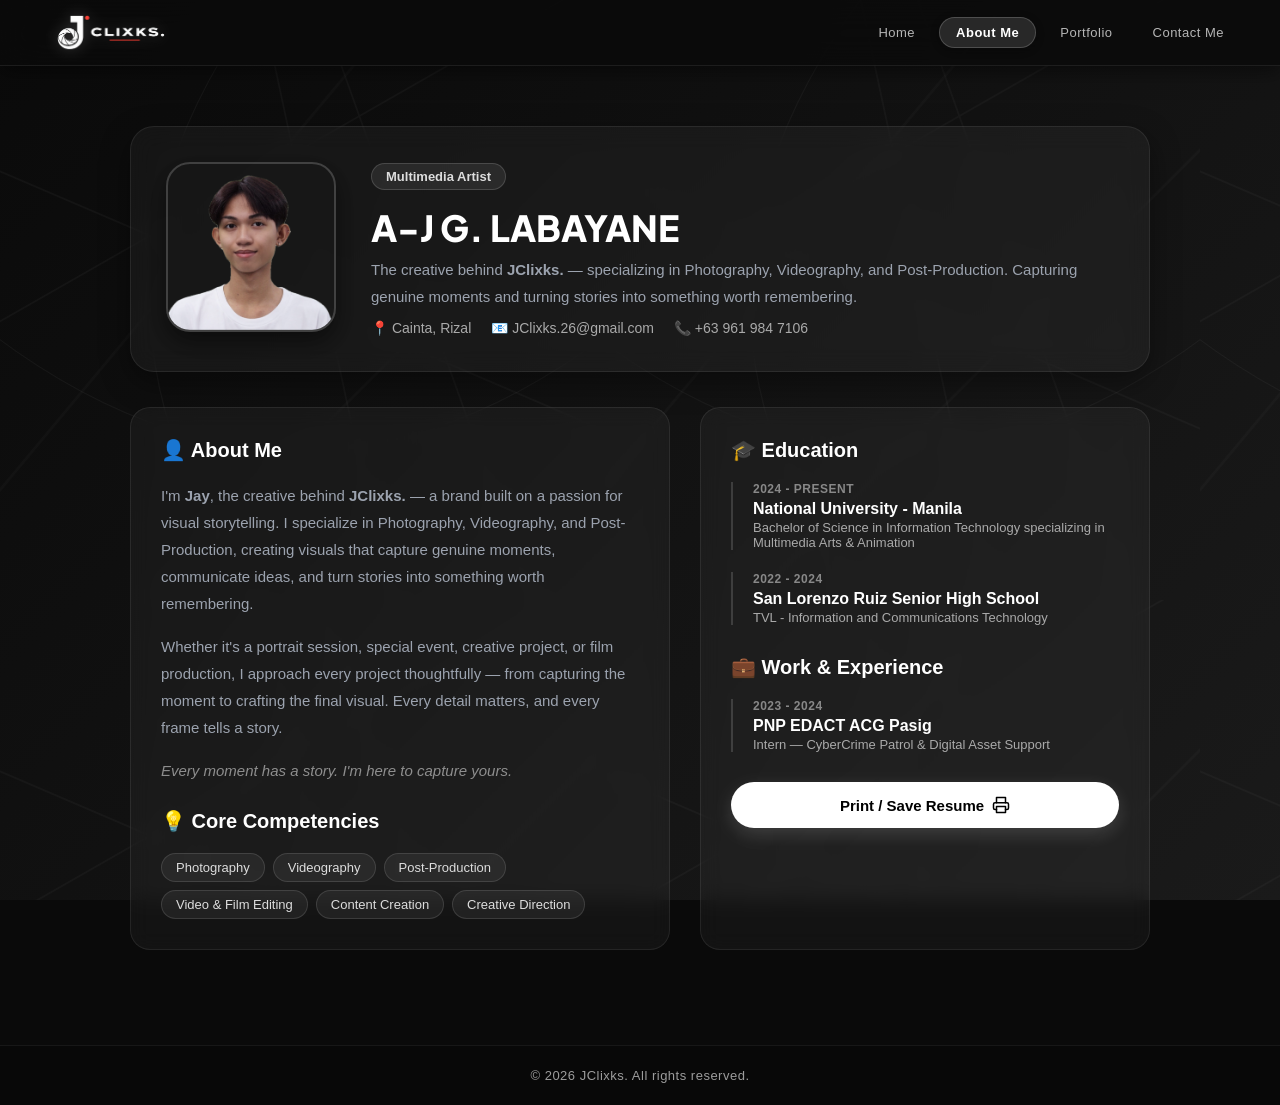
==== about.html @ 967c48f2 "feat: major portfolio update - new branding, splash screen, contact, about, nav" ====
<!DOCTYPE html>
<html lang="en">

<head>
  <meta charset="UTF-8" />
  <link rel="preconnect" href="https://fonts.googleapis.com">
  <link rel="preconnect" href="https://fonts.gstatic.com" crossorigin>
  <link
    href="https://fonts.googleapis.com/css2?family=Inter:ital,opsz,wght@0,14..32,100..900;1,14..32,100..900&family=Plus+Jakarta+Sans:wght@600;700;800&family=Outfit:wght@600;700;800&display=swap"
    rel="stylesheet">
  <meta name="viewport" content="width=device-width, initial-scale=1.0" />
  <title>About Me - JAY</title>
  <link rel="stylesheet" href="index.css">
</head>

<body>

  <!-- Navbar -->
  <nav class="navbar" id="mainNav">
    <div class="logo">
      <a href="index.html" class="logo-link">
        <img src="oLogo.png" alt="JClixks Logo" class="nav-logo-img" />
      </a>
    </div>

    <ul class="nav-links" id="nav-links">
      <li><a href="index.html">Home</a></li>
      <li><a href="about.html" class="active">About Me</a></li>
      <li><a href="portfolio.html">Portfolio</a></li>
      <li><a href="contact.html">Contact Me</a></li>
    </ul>

    <div class="hamburger" id="hamburger" aria-label="Toggle navigation">
      <span></span>
      <span></span>
      <span></span>
    </div>
  </nav>

  <!-- About / Introduction Section -->
  <section class="about-section">

    <!-- Profile Header Card -->
    <div class="about-header">
      <div class="about-avatar-wrapper">
        <img src="ID Pic.png" alt="A-J G. Labayane" class="about-avatar" />
      </div>
      <div class="about-title-box">
        <span class="about-tag">Multimedia Artist</span>
        <h1>A-J G. LABAYANE</h1>
        <p class="about-bio-p" style="margin-bottom: 8px;">
          The creative behind <strong>JClixks.</strong> — specializing in Photography, Videography, and Post-Production.
          Capturing genuine moments and turning stories into something worth remembering.
        </p>
        <div class="about-meta">
          <div class="about-meta-item">
            <span>📍 Cainta, Rizal</span>
          </div>
          <div class="about-meta-item">
            <span>📧 JClixks.26@gmail.com</span>
          </div>
          <div class="about-meta-item">
            <span>📞 +63 961 984 7106</span>
          </div>
        </div>
      </div>
    </div>

    <!-- Main Details Grid -->
    <div class="about-grid">

      <!-- Biography & Overview Card -->
      <div class="about-card">
        <h2>👤 About Me</h2>
        <p class="about-bio-p">
          I'm <strong>Jay</strong>, the creative behind <strong>JClixks.</strong> — a brand built on a passion for
          visual storytelling. I specialize in Photography, Videography, and Post-Production, creating visuals that
          capture genuine moments, communicate ideas, and turn stories into something worth remembering.
        </p>
        <p class="about-bio-p">
          Whether it's a portrait session, special event, creative project, or film production, I approach every project
          thoughtfully — from capturing the moment to crafting the final visual. Every detail matters, and every frame
          tells a story.
        </p>
        <p class="about-bio-p" style="font-style: italic; color: rgba(255,255,255,0.5); margin-top: 4px;">
          Every moment has a story. I'm here to capture yours.
        </p>

        <h2 style="margin-top: 25px;">💡 Core Competencies</h2>
        <div class="skills-tags-wrap">
          <span class="skill-tag-chip">Photography</span>
          <span class="skill-tag-chip">Videography</span>
          <span class="skill-tag-chip">Post-Production</span>
          <span class="skill-tag-chip">Video & Film Editing</span>
          <span class="skill-tag-chip">Content Creation</span>
          <span class="skill-tag-chip">Creative Direction</span>
        </div>
      </div>

      <!-- Education & Work Experience Card -->
      <div class="about-card">
        <h2>🎓 Education</h2>

        <div class="timeline-item">
          <div class="timeline-date">2024 - Present</div>
          <div class="timeline-title">National University - Manila</div>
          <div class="timeline-sub">Bachelor of Science in Information Technology specializing in Multimedia Arts &
            Animation</div>
        </div>

        <div class="timeline-item">
          <div class="timeline-date">2022 - 2024</div>
          <div class="timeline-title">San Lorenzo Ruiz Senior High School</div>
          <div class="timeline-sub">TVL - Information and Communications Technology</div>
        </div>

        <h2 style="margin-top: 30px;">💼 Work & Experience</h2>

        <div class="timeline-item">
          <div class="timeline-date">2023 - 2024</div>
          <div class="timeline-title">PNP EDACT ACG Pasig</div>
          <div class="timeline-sub">Intern — CyberCrime Patrol & Digital Asset Support</div>
        </div>

        <div style="margin-top: 30px;">
          <button class="btn btn-primary" onclick="window.print()" style="width: 100%;">
            <span>Print / Save Resume</span>
            <svg width="18" height="18" viewBox="0 0 24 24" fill="none" stroke="currentColor" stroke-width="2"
              stroke-linecap="round" stroke-linejoin="round">
              <polyline points="6 9 6 2 18 2 18 9"></polyline>
              <path d="M6 18H4a2 2 0 0 1-2-2v-5a2 2 0 0 1 2-2h16a2 2 0 0 1 2 2v5a2 2 0 0 1-2 2h-2"></path>
              <rect x="6" y="14" width="12" height="8"></rect>
            </svg>
          </button>
        </div>

      </div>

    </div>

  </section>

  <!-- Footer -->
  <footer class="footer">
    <div class="footer-container">
      <p class="footer-text">© 2026 JClixks. All rights reserved.</p>
    </div>
  </footer>

  <script>
    document.addEventListener("DOMContentLoaded", function () {
      const cards = document.querySelectorAll('.about-header, .about-card');
      cards.forEach(card => card.classList.add('reveal'));

      const observer = new IntersectionObserver((entries) => {
        entries.forEach(entry => {
          if (entry.isIntersecting) {
            entry.target.classList.add('active');
          }
        });
      }, { threshold: 0.1 });

      cards.forEach(card => observer.observe(card));

      const hamburger = document.getElementById('hamburger');
      const navLinks = document.getElementById('nav-links');

      if (hamburger && navLinks) {
        hamburger.addEventListener('click', () => {
          navLinks.classList.toggle('active');
          hamburger.classList.toggle('active');
        });

        document.querySelectorAll('.nav-links a').forEach(link => {
          link.addEventListener('click', () => {
            navLinks.classList.remove('active');
            hamburger.classList.remove('active');
          });
        });
      }
    });
  </script>
</body>

</html>
---- index.css ----
* {
  font-family: 'Segoe UI', sans-serif;
  margin: 0;
  padding: 0;
  box-sizing: border-box;
}

/* BODY */
body {
  color: #fff;
  min-height: 110vh;
  flex-direction: column;
  background-color: #0a0a0a;
  background-image:
    url("data:image/svg+xml,%3Csvg width='600' height='600' viewBox='0 0 600 600' xmlns='http://www.w3.org/2000/svg'%3E%3Cg stroke='%23ffffff' fill='none'%3E%3Cpath d='M-50,150 L650,450 M250,-50 L400,650 M-50,350 L650,-50 M550,650 L300,-50' stroke-width='1.5' stroke-opacity='0.03' /%3E%3Cpath d='M100,650 L650,100 M-50,550 L450,-50' stroke-width='2.5' stroke-opacity='0.02' /%3E%3Cpath d='M-50,300 Q300,600 650,300 M300,-50 Q0,300 300,650' stroke-width='1' stroke-opacity='0.04' /%3E%3C/g%3E%3C/svg%3E"),
    linear-gradient(135deg, #0a0a0a, #1a1a1a);
  background-attachment: fixed;
}

/* NAVBAR */
.navbar {
  position: sticky;
  top: 0;
  z-index: 1000;
  backdrop-filter: blur(16px);
  -webkit-backdrop-filter: blur(16px);
  background: rgba(10, 10, 10, 0.82);
  display: flex;
  justify-content: space-between;
  align-items: center;
  padding: 0 40px;
  height: 66px;
  border-bottom: 1px solid rgba(255, 255, 255, 0.08);
  box-shadow: 0 4px 20px rgba(0, 0, 0, 0.5);
  transition: all 0.3s ease;
}

/* Logo Block */
.logo {
  display: flex;
  align-items: center;
}

.logo-link {
  display: flex;
  align-items: center;
  gap: 10px;
  text-decoration: none;
}

.nav-logo-img {
  height: 38px;
  width: auto;
  max-width: 170px;
  object-fit: contain;
  display: block;
  flex-shrink: 0;
  transition: transform 0.3s cubic-bezier(0.34, 1.56, 0.64, 1), filter 0.3s ease;
  filter: drop-shadow(0 0 8px rgba(255, 255, 255, 0.2));
}

.logo-link:hover .nav-logo-img {
  transform: scale(1.08) rotate(-3deg);
  filter: drop-shadow(0 0 12px rgba(255, 255, 255, 0.5));
}

.nav-logo-text {
  font-family: 'Plus Jakarta Sans', 'Outfit', sans-serif;
  font-size: 16px;
  font-weight: 800;
  color: #ffffff;
  letter-spacing: 0.5px;
  transition: text-shadow 0.3s ease, opacity 0.3s ease;
}

.logo-link:hover .nav-logo-text {
  text-shadow: 0 0 12px rgba(255, 255, 255, 0.6);
}

/* Nav links list */
.nav-links {
  list-style: none;
  display: flex;
  gap: 8px;
  align-items: center;
}

.navbar a {
  color: rgba(255, 255, 255, 0.7);
  text-decoration: none;
  font-size: 13px;
  font-weight: 500;
  letter-spacing: 0.5px;
  padding: 7px 16px;
  border-radius: 20px;
  position: relative;
  transition: all 0.25s ease;
  display: inline-block;
}

.navbar a:hover {
  color: #ffffff;
  background: rgba(255, 255, 255, 0.08);
}

.navbar a.active {
  color: #ffffff;
  background: rgba(255, 255, 255, 0.12);
  border: 1px solid rgba(255, 255, 255, 0.18);
  font-weight: 600;
  box-shadow: 0 2px 10px rgba(0, 0, 0, 0.2);
}

/* Skills Section */
.skills {
  padding: 100px 60px;
  text-align: center;
  background: transparent;
  color: #fff;
}

.skills h2 {
  font-size: 32px;
  margin-bottom: 50px;
  letter-spacing: 1px;
  color: #fff;
}

/* GRID LAYOUT */
.skills-container {
  display: grid;
  grid-template-columns: repeat(auto-fit, minmax(220px, 1fr));
  gap: 25px;
  max-width: 1200px;
  margin: 0 auto;
}

/* CARD STYLE */
.skill-card {
  background: rgba(255, 255, 255, 0.04);
  padding: 28px 24px;
  border-radius: 20px;
  transition: all 0.35s cubic-bezier(0.16, 1, 0.3, 1);
  border: 1px solid rgba(255, 255, 255, 0.09);
  backdrop-filter: blur(12px);
  -webkit-backdrop-filter: blur(12px);
  box-shadow: 0 8px 24px rgba(0, 0, 0, 0.35);
  position: relative;
  overflow: hidden;
}

.skill-card:hover {
  transform: translateY(-8px) scale(1.02);
  background: rgba(255, 255, 255, 0.08);
  border-color: rgba(255, 255, 255, 0.25);
  box-shadow: 0 16px 36px rgba(0, 0, 0, 0.6), 0 0 25px rgba(255, 255, 255, 0.08);
}

/* ICON */
.skill-card img {
  margin-bottom: 18px;
  width: 60px;
  height: 60px;
  object-fit: contain;
  filter: grayscale(100%);
  transition: transform 0.4s cubic-bezier(0.34, 1.56, 0.64, 1), filter 0.4s ease;
}

.skill-card:hover img {
  filter: grayscale(0%) drop-shadow(0 0 12px rgba(255, 255, 255, 0.4));
  transform: scale(1.12) rotate(-3deg);
}

/* TITLE */
.skill-card h3 {
  font-size: 18px;
  margin-bottom: 8px;
  color: #fff;
  transition: color 0.3s ease, text-shadow 0.3s ease;
}

.skill-card:hover h3 {
  color: #ffffff;
  text-shadow: 0 0 10px rgba(255, 255, 255, 0.5);
}

/* DESCRIPTION */
.skill-card p {
  font-size: 14px;
  color: #aaa;
  line-height: 1.5;
}

/* MOBILE */
@media (max-width: 768px) {
  .skills {
    padding: 80px 20px;
  }

  .skills h2 {
    font-size: 26px;
  }
}

/* HERO SECTION */
.hero {
  flex: 1;
  display: flex;
  align-items: center;
  justify-content: center;
  padding: 30px 40px;
  gap: 50px;
  flex-wrap: wrap;
  min-height: calc(100vh - 120px);
  position: relative;
  overflow: hidden;
}

/* LANDING PAGE SPECIFIC FIX */
body.landing-page {
  height: 100vh;
  min-height: 100vh;
  overflow: hidden;
  display: flex;
  flex-direction: column;
}

body.landing-page .hero {
  flex: 1;
  min-height: 0;
  padding: 16px 40px;
}

body.landing-page .footer {
  flex-shrink: 0;
}

body.landing-page .hero-img-container {
  max-width: 400px;
}

body.landing-page .hero-img-card {
  max-width: 400px;
}

body.landing-page .hero-slideshow {
  height: 420px;
}

body.landing-page .hero-bio {
  font-size: 13.5px;
  line-height: 1.75;
  margin-bottom: 14px;
  color: rgba(255, 255, 255, 0.72);
}

body.landing-page .hero-bio:last-of-type {
  margin-bottom: 0;
}

body.landing-page .hero-bio-closing {
  font-style: italic;
  color: rgba(255, 255, 255, 0.5);
  margin-top: 4px;
}

body.landing-page h1 {
  font-size: 38px;
}

/* CONTACT PAGE SPECIFIC FIX - NO SCROLL & PINNED FOOTER */
body.contact-page {
  height: 100vh;
  min-height: 100vh;
  overflow: hidden;
  display: flex;
  flex-direction: column;
}

body.contact-page .contact {
  flex: 1;
  min-height: 0;
  padding: 20px 40px;
  display: flex;
  flex-direction: column;
  justify-content: center;
  align-items: center;
}

body.contact-page .contact h2 {
  font-size: 2rem;
  margin-bottom: 25px;
}

body.contact-page .contact-container {
  gap: 20px;
  max-width: 1100px;
}

body.contact-page .contact-item {
  padding: 24px 20px;
  min-width: 200px;
}

body.contact-page .contact-item > svg {
  margin-bottom: 12px;
  width: 34px;
  height: 34px;
}

body.contact-page .contact-item h3 {
  font-size: 1.08rem;
  margin-bottom: 6px;
}

body.contact-page .contact-item p {
  font-size: 0.9rem;
}

body.contact-page .footer {
  flex-shrink: 0;
}

@media (max-width: 850px) {
  body.contact-page {
    height: auto;
    min-height: 100vh;
    overflow-y: auto;
  }

  body.contact-page .contact {
    padding: 30px 20px;
  }
}

/* HERO IMAGE CONTAINER & CARD */
.hero-img-container {
  position: relative;
  display: flex;
  justify-content: center;
  align-items: center;
  perspective: 1000px;
  flex: 0 0 auto;
  width: 100%;
  max-width: 480px;
}

.hero-img-aura {
  position: absolute;
  width: 110%;
  height: 110%;
  background: radial-gradient(circle, rgba(255, 255, 255, 0.15) 0%, rgba(255, 255, 255, 0) 70%);
  filter: blur(40px);
  z-index: 0;
  pointer-events: none;
  animation: pulseGlow 6s ease-in-out infinite alternate;
}

@keyframes pulseGlow {
  0% {
    transform: scale(0.95);
    opacity: 0.5;
  }

  100% {
    transform: scale(1.1);
    opacity: 0.8;
  }
}

.hero-img-card {
  position: relative;
  z-index: 1;
  width: 100%;
  max-width: 480px;
  background: rgba(255, 255, 255, 0.04);
  border: 1px solid rgba(255, 255, 255, 0.12);
  border-radius: 28px;
  padding: 14px;
  backdrop-filter: blur(16px);
  box-shadow: 0 20px 50px rgba(0, 0, 0, 0.6), 0 0 20px rgba(255, 255, 255, 0.05);
  transition: transform 0.2s cubic-bezier(0.2, 0, 0.2, 1), box-shadow 0.3s ease;
  transform-style: preserve-3d;
}

.hero-img-card:hover {
  box-shadow: 0 25px 60px rgba(0, 0, 0, 0.7), 0 0 30px rgba(255, 255, 255, 0.1);
}

/* Slideshow */
.hero-slideshow {
  width: 100%;
  height: 520px;
  border-radius: 20px;
  overflow: hidden;
  position: relative;
}

.hero-slide {
  position: absolute;
  inset: 0;
  opacity: 0;
  transition: opacity 0.8s ease;
  pointer-events: none;
}

.hero-slide.active {
  opacity: 1;
  pointer-events: auto;
}

.hero-slide img {
  width: 100%;
  height: 100%;
  object-fit: cover;
  object-position: center top;
  display: block;
  filter: grayscale(100%);
  transition: filter 0.5s ease, transform 0.5s ease;
}

.hero-img-card:hover .hero-slide img {
  filter: grayscale(0%);
  transform: scale(1.03);
}

/* Dot Indicators */
.slideshow-dots {
  position: absolute;
  bottom: 22px;
  left: 50%;
  transform: translateX(-50%);
  display: flex;
  gap: 7px;
  z-index: 10;
}

.slide-dot {
  width: 7px;
  height: 7px;
  border-radius: 50%;
  background: rgba(255, 255, 255, 0.3);
  cursor: pointer;
  transition: background 0.3s ease, transform 0.3s ease;
}

.slide-dot.active {
  background: #ffffff;
  transform: scale(1.25);
}

/* Floating Glass Badges */
.floating-badge {
  position: absolute;
  z-index: 5;
  background: rgba(15, 15, 15, 0.75);
  border: 1px solid rgba(255, 255, 255, 0.15);
  backdrop-filter: blur(12px);
  padding: 8px 16px;
  border-radius: 20px;
  display: flex;
  align-items: center;
  gap: 8px;
  font-size: 13px;
  font-weight: 600;
  box-shadow: 0 10px 25px rgba(0, 0, 0, 0.4);
  transition: transform 0.3s ease;
}

.badge-top-left {
  top: 24px;
  left: 24px;
  color: #efefef;
}

.status-dot {
  width: 8px;
  height: 8px;
  background-color: #10b981;
  border-radius: 50%;
  box-shadow: 0 0 10px #10b981;
  animation: blinkDot 2s infinite;
}

@keyframes blinkDot {

  0%,
  100% {
    opacity: 1;
    transform: scale(1);
  }

  50% {
    opacity: 0.4;
    transform: scale(0.85);
  }
}

.badge-bottom-right {
  bottom: 24px;
  right: 24px;
  flex-direction: column;
  align-items: flex-start;
  gap: 2px;
  padding: 10px 18px;
  background: rgba(15, 15, 15, 0.85);
}

.badge-bottom-right .stat-number {
  font-size: 18px;
  font-weight: 800;
  color: #fff;
  line-height: 1.1;
}

.badge-bottom-right .stat-label {
  font-size: 11px;
  color: #aaa;
  font-weight: 500;
}

.hero-img-card:hover .floating-badge {
  transform: translateY(-4px);
}

/* HERO TEXT */
.hero-text {
  max-width: 580px;
  animation: fadeUp 1s ease;
}

.badge {
  display: inline-flex;
  align-items: center;
  gap: 8px;
  background: rgba(255, 255, 255, 0.08);
  color: #ddd;
  padding: 6px 14px;
  border-radius: 20px;
  font-size: 13px;
  margin-bottom: 15px;
  border: 1px solid rgba(255, 255, 255, 0.1);
  transition: 0.3s;
}

.badge:hover {
  background: rgba(255, 255, 255, 0.15);
}

.badge-icon {
  margin-right: 4px;
}

.hero-text h1 {
  font-size: 48px;
  font-weight: 800;
  letter-spacing: -0.5px;
  margin-bottom: 8px;
  color: #fff;
  font-family: 'Plus Jakarta Sans', sans-serif;
}

.highlight-name {
  background: linear-gradient(135deg, #ffffff 0%, #a1a1a1 100%);
  -webkit-background-clip: text;
  -webkit-text-fill-color: transparent;
}

.hero-role-line {
  display: flex;
  align-items: center;
  gap: 10px;
  margin-bottom: 22px;
}

.role-prefix {
  color: rgba(255, 255, 255, 0.2);
  font-family: 'Courier New', monospace;
  font-size: 15px;
  user-select: none;
}

.typed-text {
  color: #9ca3af;
  font-size: 15px;
  font-weight: 400;
  font-family: 'Inter', 'Segoe UI', sans-serif;
  letter-spacing: 0.5px;
}

.typing-cursor {
  display: inline-block;
  width: 1.5px;
  height: 14px;
  background-color: rgba(255, 255, 255, 0.35);
  margin-left: 2px;
  vertical-align: middle;
  animation: blink 0.9s infinite;
}

@keyframes blink {

  0%,
  100% {
    opacity: 1;
  }

  50% {
    opacity: 0;
  }
}

.hero-bio {
  color: #9ca3af;
  font-size: 16px;
  line-height: 1.7;
  margin-bottom: 24px;
}

/* INTERACTIVE SKILL PILLS */
.hero-pills {
  display: flex;
  flex-wrap: wrap;
  align-items: center;
  gap: 8px;
  margin-bottom: 30px;
}

.pill-label {
  font-size: 13px;
  color: #6b7280;
  font-weight: 600;
  margin-right: 4px;
}

.hero-pill {
  background: rgba(255, 255, 255, 0.06);
  border: 1px solid rgba(255, 255, 255, 0.12);
  color: #d1d5db;
  padding: 6px 14px;
  border-radius: 20px;
  font-size: 13px;
  font-weight: 500;
  cursor: pointer;
  transition: all 0.25s ease;
}

.hero-pill:hover,
.hero-pill.active {
  background: #ffffff;
  color: #000000;
  border-color: #ffffff;
  transform: translateY(-2px);
  box-shadow: 0 4px 12px rgba(255, 255, 255, 0.2);
}

/* BUTTONS GROUP */
.hero-cta {
  display: flex;
  flex-wrap: wrap;
  gap: 14px;
  margin-top: 28px;
  margin-bottom: 35px;
}

.btn {
  display: inline-flex;
  align-items: center;
  justify-content: center;
  gap: 8px;
  padding: 13px 26px;
  border-radius: 30px;
  font-size: 15px;
  font-weight: 700;
  text-decoration: none;
  transition: all 0.3s cubic-bezier(0.16, 1, 0.3, 1);
  cursor: pointer;
  border: 1px solid transparent;
}

.btn-primary {
  background: #ffffff;
  color: #000000;
  box-shadow: 0 6px 20px rgba(255, 255, 255, 0.15);
}

.btn-primary:hover {
  background: #e5e5e5;
  transform: translateY(-3px) scale(1.02);
  box-shadow: 0 10px 25px rgba(255, 255, 255, 0.3);
}

.btn-secondary {
  background: rgba(255, 255, 255, 0.08);
  color: #ffffff;
  border: 1px solid rgba(255, 255, 255, 0.18);
  backdrop-filter: blur(10px);
}

.btn-secondary:hover {
  background: rgba(255, 255, 255, 0.16);
  border-color: rgba(255, 255, 255, 0.35);
  transform: translateY(-3px);
  box-shadow: 0 8px 20px rgba(0, 0, 0, 0.4);
}

.btn-outline {
  background: transparent;
  color: #d1d5db;
  border: 1px solid rgba(255, 255, 255, 0.15);
}

.btn-outline:hover {
  color: #ffffff;
  background: rgba(255, 255, 255, 0.05);
  border-color: rgba(255, 255, 255, 0.3);
  transform: translateY(-3px);
}

/* HERO STATS BAR */
.hero-stats {
  display: flex;
  align-items: center;
  gap: 20px;
  padding-top: 20px;
  border-top: 1px solid rgba(255, 255, 255, 0.1);
}

.stat-item {
  display: flex;
  flex-direction: column;
}

.stat-value {
  font-size: 22px;
  font-weight: 800;
  color: #ffffff;
  font-family: 'Plus Jakarta Sans', sans-serif;
}

.stat-title {
  font-size: 12px;
  color: #9ca3af;
  font-weight: 500;
}

.stat-divider {
  width: 1px;
  height: 32px;
  background: rgba(255, 255, 255, 0.12);
}

/* ANIMATION */
@keyframes fadeUp {
  from {
    opacity: 0;
    transform: translateY(30px);
  }

  to {
    opacity: 1;
    transform: translateY(0);
  }
}

/* RESPONSIVE MEDIA QUERIES */
@media (max-width: 992px) {
  .hero {
    padding: 60px 30px;
    gap: 40px;
  }

  .hero-img-card {
    max-width: 360px;
  }

  .hero-slideshow {
    height: 504px;
  }

  .hero-text h1 {
    font-size: 38px;
  }

  .hero-subtitle {
    font-size: 20px;
  }
}

@media (max-width: 768px) {
  .hero {
    padding: 50px 20px;
    text-align: center;
  }

  .hero-img-container {
    width: 100%;
  }

  .hero-img-card {
    max-width: 340px;
    margin: 0 auto;
  }

  .hero-slideshow {
    height: 456px;
  }

  .hero-cta {
    justify-content: center;
  }
}

html {
  scroll-behavior: smooth;
}

/* Project Section */
.projects {
  padding: 100px 60px;
  background: transparent;
  color: #fff;
}

.projects h2 {
  font-size: 2.4em;
  margin-bottom: 40px;
  text-align: center;
  color: #fff;
  letter-spacing: 1px;
}

.projects-container {
  max-width: 1200px;
  margin: 0 auto;
  display: grid;
  grid-template-columns: repeat(auto-fit, minmax(300px, 1fr));
  gap: 2rem;
  padding: 0 1rem;
}

.project-card {
  background: rgba(255, 255, 255, 0.05);
  border: 1px solid rgba(255, 255, 255, 0.08);
  border-radius: 18px;
  overflow: hidden;
  box-shadow: 0 8px 20px rgba(0, 0, 0, 0.35);
  backdrop-filter: blur(8px);
  transition: transform 0.3s ease, box-shadow 0.3s ease, background 0.3s ease;
}

.project-card:hover {
  transform: translateY(-6px);
  background: rgba(255, 255, 255, 0.08);
  box-shadow: 0 12px 28px rgba(0, 0, 0, 0.45);
}

.video-container {
  position: relative;
  width: 100%;
  padding-bottom: 56.25%;
  height: 0;
  overflow: hidden;
  background: #111;
}

.video-container iframe {
  position: absolute;
  top: 0;
  left: 0;
  width: 100%;
  height: 100%;
  border: none;
}

.project-image {
  width: 100%;
  overflow: hidden;
  background: #111;
}

.project-image img {
  width: 100%;
  height: auto;
  display: block;
  transition: transform 0.4s ease, filter 0.4s ease;
  filter: grayscale(100%);
}

.project-card:hover .project-image img {
  transform: scale(1.05);
  filter: grayscale(0%);
}

.project-content {
  padding: 1.5rem;
}

.project-content h3 {
  color: #fff;
  margin-bottom: 0.5rem;
  font-size: 1.25rem;
}

.project-content p {
  color: #aaa;
  font-size: 0.95rem;
  margin-bottom: 1rem;
  line-height: 1.6;
}

.project-tags {
  display: flex;
  flex-wrap: wrap;
  gap: 0.5rem;
  margin-bottom: 1rem;
}

.project-tags span {
  background: rgba(255, 255, 255, 0.08);
  color: #ddd;
  padding: 0.3rem 0.8rem;
  border-radius: 20px;
  font-size: 0.8rem;
  border: 1px solid rgba(255, 255, 255, 0.1);
}

.project-links {
  display: flex;
  gap: 1rem;
  flex-wrap: wrap;
}

.project-link {
  text-decoration: none;
  color: #fff;
  font-weight: 500;
  font-size: 0.9rem;
  transition: color 0.3s ease, transform 0.3s ease;
}

.project-link:hover {
  color: #bbb;
  transform: translateX(3px);
}

/* Mobile */
@media (max-width: 768px) {
  .projects {
    padding: 80px 20px;
  }

  .projects h2 {
    font-size: 2em;
  }
}

.footer {
  background-color: #080808;
  color: #888;
  padding: 22px 20px;
  text-align: center;
  border-top: 1px solid rgba(255, 255, 255, 0.06);
}

.footer-container {
  display: flex;
  flex-direction: column;
  align-items: center;
  justify-content: center;
}

.footer-text {
  margin: 0;
  font-size: 13px;
  letter-spacing: 0.5px;
  color: rgba(255, 255, 255, 0.6);
}

/* Contact Section */
.contact {
  padding: 100px 60px;
  background: transparent;
  color: #fff;
  text-align: center;
}

.contact h2 {
  font-size: 2.4em;
  margin-bottom: 50px;
  color: #fff;
  letter-spacing: 1px;
}

.contact-container {
  display: flex;
  flex-direction: column;
  align-items: center;
  gap: 20px;
  max-width: 1100px;
  margin: 0 auto;
  width: 100%;
}

.contact-row {
  display: flex;
  justify-content: center;
  gap: 20px;
  width: 100%;
  flex-wrap: wrap;
}

.contact-row-bottom {
  margin-top: 5px;
}

.contact-item {
  background: rgba(255, 255, 255, 0.04);
  padding: 30px 22px;
  border-radius: 20px;
  flex: 1;
  min-width: 200px;
  border: 1px solid rgba(255, 255, 255, 0.09);
  backdrop-filter: blur(12px);
  -webkit-backdrop-filter: blur(12px);
  transition: all 0.35s cubic-bezier(0.16, 1, 0.3, 1);
  display: flex;
  flex-direction: column;
  align-items: center;
  box-shadow: 0 8px 24px rgba(0, 0, 0, 0.35);
}

.contact-item:hover {
  transform: translateY(-8px) scale(1.02);
  box-shadow: 0 16px 36px rgba(0, 0, 0, 0.6), 0 0 25px rgba(255, 255, 255, 0.08);
  background: rgba(255, 255, 255, 0.09);
  border-color: rgba(255, 255, 255, 0.25);
}

.contact-item > svg {
  margin-bottom: 14px;
  color: rgba(255, 255, 255, 0.85);
  transition: transform 0.4s cubic-bezier(0.34, 1.56, 0.64, 1), color 0.3s ease, filter 0.3s ease;
}

.contact-item:hover > svg {
  transform: scale(1.18) rotate(4deg);
  color: #ffffff;
  filter: drop-shadow(0 0 10px rgba(255, 255, 255, 0.6));
}

.contact-item h3 {
  font-size: 1.12rem;
  margin-bottom: 8px;
  transition: text-shadow 0.3s ease;
}

.contact-item:hover h3 {
  text-shadow: 0 0 10px rgba(255, 255, 255, 0.5);
}

.contact-item p {
  color: #aaa;
  font-size: 0.95rem;
}

/* Contact Social Links Card */
.contact-social-links {
  display: flex;
  justify-content: center;
  align-items: center;
  gap: 10px;
  margin-top: 8px;
  flex-wrap: wrap;
}

.contact-social-btn {
  display: inline-flex;
  align-items: center;
  gap: 8px;
  background: rgba(255, 255, 255, 0.08);
  border: 1px solid rgba(255, 255, 255, 0.15);
  color: #fff;
  padding: 8px 14px;
  border-radius: 20px;
  text-decoration: none;
  font-size: 12.5px;
  font-weight: 600;
  transition: all 0.3s ease;
}

.contact-social-btn img,
.contact-social-btn svg {
  width: 18px;
  height: 18px;
  object-fit: contain;
  margin: 0;
  display: block;
}

.contact-social-btn:hover {
  background: rgba(255, 255, 255, 0.2);
  border-color: rgba(255, 255, 255, 0.4);
  transform: translateY(-2px);
  box-shadow: 0 4px 12px rgba(0, 0, 0, 0.3);
}

/* Scroll Animations */
.reveal {
  opacity: 0;
  transform: translateY(40px);
  transition: all 0.6s ease-out;
}

.reveal.active {
  opacity: 1;
  transform: translateY(0);
}

/* Hamburger Menu styles */
.hamburger {
  display: none;
  flex-direction: column;
  cursor: pointer;
  gap: 5px;
  z-index: 1001;
  padding: 4px;
}

.hamburger span {
  width: 22px;
  height: 2px;
  background-color: #fff;
  border-radius: 2px;
  transition: all 0.3s ease;
}

@media (max-width: 768px) {
  .navbar {
    padding: 0 20px;
    height: 62px;
  }

  .hamburger {
    display: flex;
  }

  .nav-links {
    display: none;
    position: absolute;
    top: 62px;
    left: 0;
    right: 0;
    background: rgba(10, 10, 10, 0.96);
    backdrop-filter: blur(20px);
    -webkit-backdrop-filter: blur(20px);
    flex-direction: column;
    align-items: center;
    gap: 12px;
    padding: 24px 0;
    border-bottom: 1px solid rgba(255, 255, 255, 0.1);
    box-shadow: 0 10px 25px rgba(0, 0, 0, 0.6);
    z-index: 999;
  }

  .nav-links.active,
  .nav-links.mobile-open {
    display: flex;
  }

  .hamburger.active span:nth-child(1) {
    transform: translateY(7px) rotate(45deg);
  }

  .hamburger.active span:nth-child(2) {
    opacity: 0;
  }

  .hamburger.active span:nth-child(3) {
    transform: translateY(-7px) rotate(-45deg);
  }
}

/* ABOUT PAGE STYLES */
.about-section {
  padding: 60px 40px;
  max-width: 1100px;
  margin: 0 auto;
  min-height: calc(100vh - 140px);
}

.about-header {
  display: flex;
  align-items: center;
  gap: 35px;
  background: rgba(255, 255, 255, 0.04);
  border: 1px solid rgba(255, 255, 255, 0.08);
  border-radius: 24px;
  padding: 35px;
  backdrop-filter: blur(12px);
  margin-bottom: 35px;
  box-shadow: 0 10px 30px rgba(0, 0, 0, 0.4);
}

.about-avatar-wrapper {
  position: relative;
  flex-shrink: 0;
}

.about-avatar {
  width: 170px;
  height: 170px;
  border-radius: 24px;
  object-fit: cover;
  border: 2px solid rgba(255, 255, 255, 0.18);
  box-shadow: 0 10px 25px rgba(0, 0, 0, 0.5);
  filter: grayscale(15%);
  transition: all 0.4s ease;
}

.about-avatar-wrapper:hover .about-avatar {
  filter: grayscale(0%);
  transform: scale(1.03);
}

.about-title-box h1 {
  font-size: 36px;
  font-weight: 800;
  margin-bottom: 6px;
  font-family: 'Plus Jakarta Sans', sans-serif;
  color: #ffffff;
}

.about-tag {
  display: inline-block;
  background: rgba(255, 255, 255, 0.08);
  border: 1px solid rgba(255, 255, 255, 0.15);
  color: #ddd;
  padding: 5px 14px;
  border-radius: 20px;
  font-size: 13px;
  font-weight: 600;
  margin-bottom: 15px;
}

.about-meta {
  display: flex;
  flex-wrap: wrap;
  gap: 20px;
  font-size: 14px;
  color: #aaa;
  margin-top: 10px;
}

.about-meta-item {
  display: flex;
  align-items: center;
  gap: 8px;
}

.about-grid {
  display: grid;
  grid-template-columns: 1.2fr 1fr;
  gap: 30px;
  margin-bottom: 35px;
}

.about-card {
  background: rgba(255, 255, 255, 0.04);
  border: 1px solid rgba(255, 255, 255, 0.08);
  border-radius: 20px;
  padding: 30px;
  backdrop-filter: blur(10px);
}

.about-card h2 {
  font-size: 20px;
  margin-bottom: 20px;
  color: #fff;
  display: flex;
  align-items: center;
  gap: 10px;
}

.about-bio-p {
  color: #9ca3af;
  line-height: 1.8;
  font-size: 15px;
  margin-bottom: 16px;
}

.timeline-item {
  position: relative;
  padding-left: 20px;
  border-left: 2px solid rgba(255, 255, 255, 0.15);
  margin-bottom: 22px;
}

.timeline-item:last-child {
  margin-bottom: 0;
}

.timeline-date {
  font-size: 12px;
  color: #888;
  font-weight: 600;
  text-transform: uppercase;
  letter-spacing: 0.5px;
}

.timeline-title {
  font-size: 16px;
  font-weight: 700;
  color: #fff;
  margin: 4px 0 2px 0;
}

.timeline-sub {
  font-size: 13px;
  color: #aaa;
}

.skills-tags-wrap {
  display: flex;
  flex-wrap: wrap;
  gap: 8px;
  margin-top: 15px;
}

.skill-tag-chip {
  background: rgba(255, 255, 255, 0.06);
  border: 1px solid rgba(255, 255, 255, 0.12);
  color: #ddd;
  padding: 6px 14px;
  border-radius: 20px;
  font-size: 13px;
}

@media (max-width: 868px) {
  .about-header {
    flex-direction: column;
    text-align: center;
  }

  .about-grid {
    grid-template-columns: 1fr;
  }
}
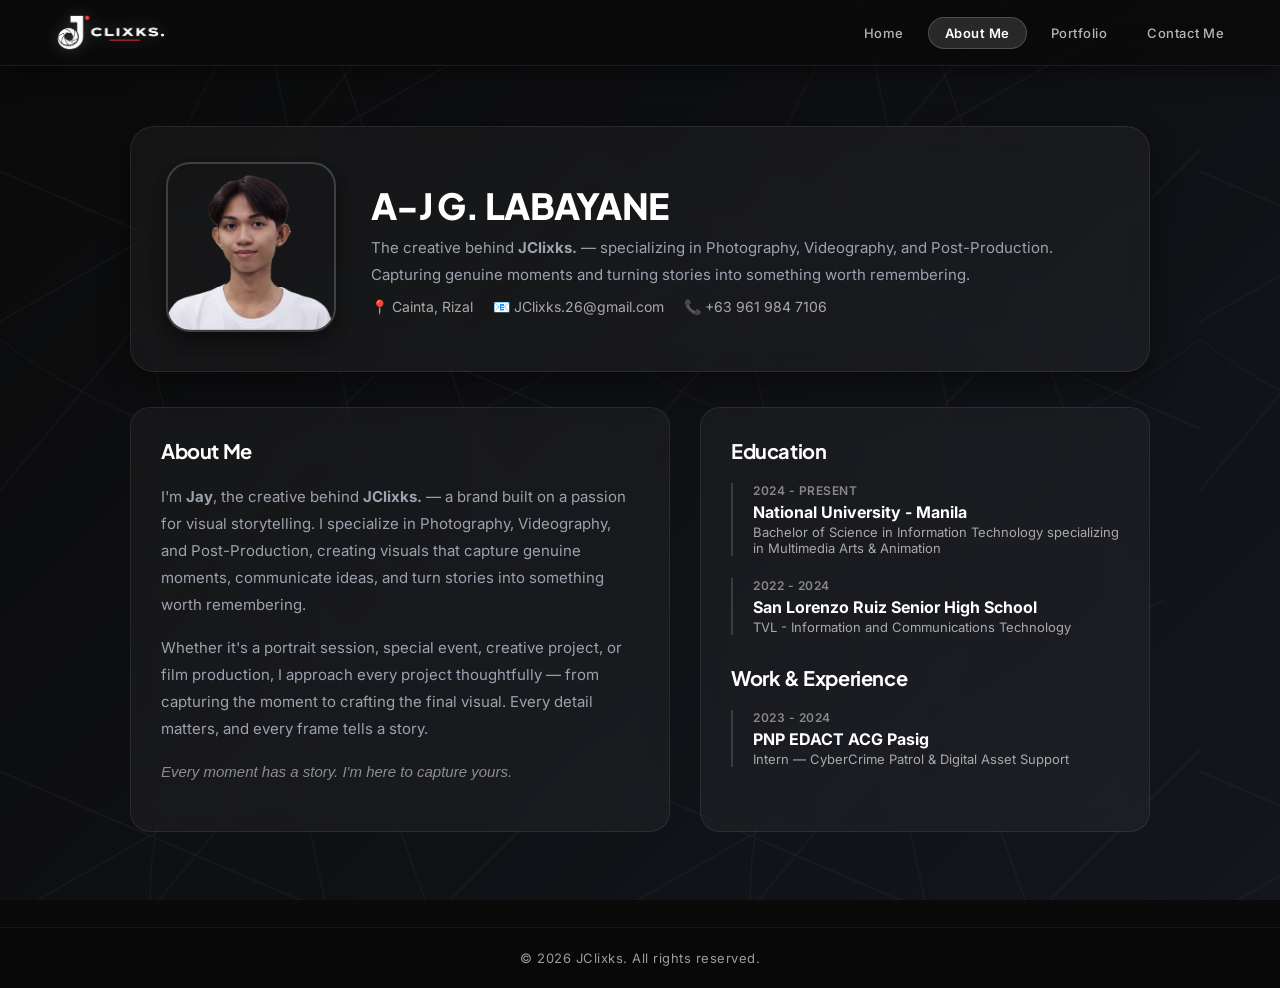
==== commit 060c056f: "Move Core Competencies to MY SKILLS with SVG icons and descriptions" ====
--- a/about.html
+++ b/about.html
@@ -18,13 +18,13 @@
   <!-- Navbar -->
   <nav class="navbar" id="mainNav">
     <div class="logo">
-      <a href="index.html" class="logo-link">
+      <a href="home.html" class="logo-link">
         <img src="oLogo.png" alt="JClixks Logo" class="nav-logo-img" />
       </a>
     </div>
 
     <ul class="nav-links" id="nav-links">
-      <li><a href="index.html">Home</a></li>
+      <li><a href="home.html">Home</a></li>
       <li><a href="about.html" class="active">About Me</a></li>
       <li><a href="portfolio.html">Portfolio</a></li>
       <li><a href="contact.html">Contact Me</a></li>
@@ -46,7 +46,6 @@
         <img src="ID Pic.png" alt="A-J G. Labayane" class="about-avatar" />
       </div>
       <div class="about-title-box">
-        <span class="about-tag">Multimedia Artist</span>
         <h1>A-J G. LABAYANE</h1>
         <p class="about-bio-p" style="margin-bottom: 8px;">
           The creative behind <strong>JClixks.</strong> — specializing in Photography, Videography, and Post-Production.
@@ -71,7 +70,7 @@
 
       <!-- Biography & Overview Card -->
       <div class="about-card">
-        <h2>👤 About Me</h2>
+        <h2>About Me</h2>
         <p class="about-bio-p">
           I'm <strong>Jay</strong>, the creative behind <strong>JClixks.</strong> — a brand built on a passion for
           visual storytelling. I specialize in Photography, Videography, and Post-Production, creating visuals that
@@ -85,21 +84,11 @@
         <p class="about-bio-p" style="font-style: italic; color: rgba(255,255,255,0.5); margin-top: 4px;">
           Every moment has a story. I'm here to capture yours.
         </p>
-
-        <h2 style="margin-top: 25px;">💡 Core Competencies</h2>
-        <div class="skills-tags-wrap">
-          <span class="skill-tag-chip">Photography</span>
-          <span class="skill-tag-chip">Videography</span>
-          <span class="skill-tag-chip">Post-Production</span>
-          <span class="skill-tag-chip">Video & Film Editing</span>
-          <span class="skill-tag-chip">Content Creation</span>
-          <span class="skill-tag-chip">Creative Direction</span>
-        </div>
       </div>
 
       <!-- Education & Work Experience Card -->
       <div class="about-card">
-        <h2>🎓 Education</h2>
+        <h2>Education</h2>
 
         <div class="timeline-item">
           <div class="timeline-date">2024 - Present</div>
@@ -114,24 +103,12 @@
           <div class="timeline-sub">TVL - Information and Communications Technology</div>
         </div>
 
-        <h2 style="margin-top: 30px;">💼 Work & Experience</h2>
+        <h2 style="margin-top: 30px;">Work & Experience</h2>
 
         <div class="timeline-item">
           <div class="timeline-date">2023 - 2024</div>
           <div class="timeline-title">PNP EDACT ACG Pasig</div>
           <div class="timeline-sub">Intern — CyberCrime Patrol & Digital Asset Support</div>
-        </div>
-
-        <div style="margin-top: 30px;">
-          <button class="btn btn-primary" onclick="window.print()" style="width: 100%;">
-            <span>Print / Save Resume</span>
-            <svg width="18" height="18" viewBox="0 0 24 24" fill="none" stroke="currentColor" stroke-width="2"
-              stroke-linecap="round" stroke-linejoin="round">
-              <polyline points="6 9 6 2 18 2 18 9"></polyline>
-              <path d="M6 18H4a2 2 0 0 1-2-2v-5a2 2 0 0 1 2-2h16a2 2 0 0 1 2 2v5a2 2 0 0 1-2 2h-2"></path>
-              <rect x="6" y="14" width="12" height="8"></rect>
-            </svg>
-          </button>
         </div>
 
       </div>
--- a/index.css
+++ b/index.css
@@ -1,20 +1,27 @@
 * {
-  font-family: 'Segoe UI', sans-serif;
   margin: 0;
   padding: 0;
   box-sizing: border-box;
 }
 
-/* BODY */
+/* GLOBAL TYPOGRAPHY */
 body {
+  font-family: 'Inter', -apple-system, BlinkMacSystemFont, 'Segoe UI', Roboto, Helvetica, Arial, sans-serif;
   color: #fff;
-  min-height: 110vh;
+  min-height: 100vh;
   flex-direction: column;
   background-color: #0a0a0a;
   background-image:
     url("data:image/svg+xml,%3Csvg width='600' height='600' viewBox='0 0 600 600' xmlns='http://www.w3.org/2000/svg'%3E%3Cg stroke='%23ffffff' fill='none'%3E%3Cpath d='M-50,150 L650,450 M250,-50 L400,650 M-50,350 L650,-50 M550,650 L300,-50' stroke-width='1.5' stroke-opacity='0.03' /%3E%3Cpath d='M100,650 L650,100 M-50,550 L450,-50' stroke-width='2.5' stroke-opacity='0.02' /%3E%3Cpath d='M-50,300 Q300,600 650,300 M300,-50 Q0,300 300,650' stroke-width='1' stroke-opacity='0.04' /%3E%3C/g%3E%3C/svg%3E"),
-    linear-gradient(135deg, #0a0a0a, #1a1a1a);
+    linear-gradient(135deg, #0a0a0a, #14161d);
   background-attachment: fixed;
+  -webkit-font-smoothing: antialiased;
+  -moz-osx-font-smoothing: grayscale;
+}
+
+h1, h2, h3, h4, h5, h6, .highlight-name {
+  font-family: 'Plus Jakarta Sans', 'Outfit', sans-serif;
+  letter-spacing: -0.02em;
 }
 
 /* NAVBAR */
@@ -120,7 +127,7 @@
 }
 
 .skills h2 {
-  font-size: 32px;
+  font-size: 2.4em;
   margin-bottom: 50px;
   letter-spacing: 1px;
   color: #fff;
@@ -188,19 +195,35 @@
 .skill-card p {
   font-size: 14px;
   color: #aaa;
-  line-height: 1.5;
-}
-
-/* MOBILE */
-@media (max-width: 768px) {
-  .skills {
-    padding: 80px 20px;
-  }
-
-  .skills h2 {
-    font-size: 26px;
-  }
-}
+  line-height: 1.6;
+}
+
+/* SVG ICON WRAPPER */
+.skill-icon-wrap {
+  display: flex;
+  align-items: center;
+  justify-content: center;
+  width: 60px;
+  height: 60px;
+  border-radius: 16px;
+  background: rgba(255, 255, 255, 0.07);
+  border: 1px solid rgba(255, 255, 255, 0.1);
+  margin-bottom: 18px;
+  color: rgba(255, 255, 255, 0.75);
+  transition: transform 0.4s cubic-bezier(0.34, 1.56, 0.64, 1),
+              background 0.3s ease,
+              color 0.3s ease,
+              box-shadow 0.3s ease;
+}
+
+.skill-card:hover .skill-icon-wrap {
+  transform: scale(1.12) rotate(-4deg);
+  background: rgba(255, 255, 255, 0.14);
+  color: #ffffff;
+  box-shadow: 0 0 18px rgba(255, 255, 255, 0.18);
+}
+
+
 
 /* HERO SECTION */
 .hero {
@@ -322,10 +345,16 @@
 }
 
 @media (max-width: 850px) {
+  body.landing-page,
   body.contact-page {
     height: auto;
     min-height: 100vh;
     overflow-y: auto;
+  }
+
+  body.landing-page .hero {
+    min-height: auto;
+    padding: 30px 20px;
   }
 
   body.contact-page .contact {
@@ -788,26 +817,116 @@
 }
 
 @media (max-width: 768px) {
+  body.landing-page .hero {
+    padding: 20px 18px 40px 18px;
+    gap: 24px;
+    min-height: auto;
+  }
+
   .hero {
-    padding: 50px 20px;
+    padding: 24px 18px 40px 18px;
     text-align: center;
+    gap: 24px;
+    min-height: auto;
   }
 
   .hero-img-container {
     width: 100%;
+    max-width: 290px;
+    margin: 0 auto;
   }
 
   .hero-img-card {
-    max-width: 340px;
+    max-width: 290px;
+    border-radius: 20px;
     margin: 0 auto;
   }
 
-  .hero-slideshow {
-    height: 456px;
+  .hero-slideshow,
+  body.landing-page .hero-slideshow {
+    height: 310px;
+    border-radius: 20px;
+  }
+
+  .hero-slideshow img {
+    border-radius: 20px;
+  }
+
+  .hero-text {
+    max-width: 100%;
+    padding: 0 4px;
+  }
+
+  body.landing-page h1,
+  .hero-text h1 {
+    font-size: 27px;
+    line-height: 1.22;
+    margin-bottom: 8px;
+  }
+
+  .hero-role-line {
+    justify-content: center;
+    font-size: 14.5px;
+    margin-bottom: 12px;
+  }
+
+  body.landing-page .hero-bio {
+    font-size: 13.5px;
+    line-height: 1.6;
+    text-align: center;
+    margin-bottom: 12px;
+    color: rgba(255, 255, 255, 0.78);
+  }
+
+  .hero-stats {
+    justify-content: center;
+    gap: 14px;
+    padding-top: 16px;
+    margin-top: 6px;
+  }
+
+  .stat-item {
+    align-items: center;
+    text-align: center;
+  }
+
+  .stat-value {
+    font-size: 19px;
+  }
+
+  .stat-title {
+    font-size: 11px;
+    letter-spacing: 0.2px;
+  }
+
+  .stat-divider {
+    height: 24px;
   }
 
   .hero-cta {
     justify-content: center;
+    flex-direction: column;
+    width: 100%;
+    max-width: 320px;
+    margin: 16px auto 0 auto;
+    gap: 10px;
+  }
+
+  .hero-cta .btn {
+    width: 100%;
+    justify-content: center;
+    padding: 12px 18px;
+    font-size: 14px;
+  }
+
+  .floating-badge {
+    padding: 5px 10px;
+    font-size: 11px;
+  }
+
+  .badge-top-left {
+    top: 10px;
+    left: 10px;
   }
 }
 
@@ -947,11 +1066,53 @@
 /* Mobile */
 @media (max-width: 768px) {
   .projects {
-    padding: 80px 20px;
+    padding: 40px 18px;
   }
 
   .projects h2 {
-    font-size: 2em;
+    font-size: 1.8em;
+    margin-bottom: 24px;
+  }
+
+  .projects-container {
+    grid-template-columns: 1fr;
+    gap: 1.25rem;
+    padding: 0;
+  }
+
+  .skills {
+    padding: 40px 18px;
+  }
+
+  .skills h2 {
+    font-size: 1.8em;
+    margin-bottom: 24px;
+  }
+
+  .skills-container {
+    grid-template-columns: 1fr;
+    gap: 1.25rem;
+    padding: 0;
+  }
+
+  .contact {
+    padding: 40px 18px;
+  }
+
+  .contact h2 {
+    font-size: 1.8em;
+    margin-bottom: 24px;
+  }
+
+  .contact-row {
+    flex-direction: column;
+    gap: 14px;
+  }
+
+  .contact-item {
+    width: 100%;
+    min-width: unset;
+    padding: 20px 16px;
   }
 }
 
@@ -1137,8 +1298,8 @@
 
 @media (max-width: 768px) {
   .navbar {
-    padding: 0 20px;
-    height: 62px;
+    padding: 0 18px;
+    height: 60px;
   }
 
   .hamburger {
@@ -1148,19 +1309,35 @@
   .nav-links {
     display: none;
     position: absolute;
-    top: 62px;
+    top: 60px;
     left: 0;
     right: 0;
-    background: rgba(10, 10, 10, 0.96);
-    backdrop-filter: blur(20px);
-    -webkit-backdrop-filter: blur(20px);
+    background: rgba(10, 10, 14, 0.97);
+    backdrop-filter: blur(24px);
+    -webkit-backdrop-filter: blur(24px);
     flex-direction: column;
     align-items: center;
-    gap: 12px;
-    padding: 24px 0;
+    gap: 8px;
+    padding: 20px 16px calc(24px + env(safe-area-inset-bottom, 0px)) 16px;
     border-bottom: 1px solid rgba(255, 255, 255, 0.1);
-    box-shadow: 0 10px 25px rgba(0, 0, 0, 0.6);
+    box-shadow: 0 16px 36px rgba(0, 0, 0, 0.8);
     z-index: 999;
+    animation: slideDownNav 0.25s cubic-bezier(0.16, 1, 0.3, 1) forwards;
+  }
+
+  .nav-links li {
+    width: 100%;
+    list-style: none;
+  }
+
+  .nav-links a {
+    display: block;
+    width: 100%;
+    text-align: center;
+    padding: 12px 20px;
+    font-size: 15px;
+    font-weight: 600;
+    border-radius: 12px;
   }
 
   .nav-links.active,
@@ -1178,6 +1355,17 @@
 
   .hamburger.active span:nth-child(3) {
     transform: translateY(-7px) rotate(-45deg);
+  }
+}
+
+@keyframes slideDownNav {
+  from {
+    opacity: 0;
+    transform: translateY(-8px);
+  }
+  to {
+    opacity: 1;
+    transform: translateY(0);
   }
 }
 
@@ -1337,12 +1525,33 @@
 }
 
 @media (max-width: 868px) {
+  .about-section {
+    padding: 30px 18px;
+  }
+
   .about-header {
     flex-direction: column;
     text-align: center;
+    padding: 24px 18px;
+    gap: 20px;
+  }
+
+  .about-avatar {
+    width: 130px;
+    height: 130px;
+  }
+
+  .about-meta {
+    justify-content: center;
+    gap: 12px;
   }
 
   .about-grid {
     grid-template-columns: 1fr;
+    gap: 20px;
+  }
+
+  .about-card {
+    padding: 22px 18px;
   }
 }
